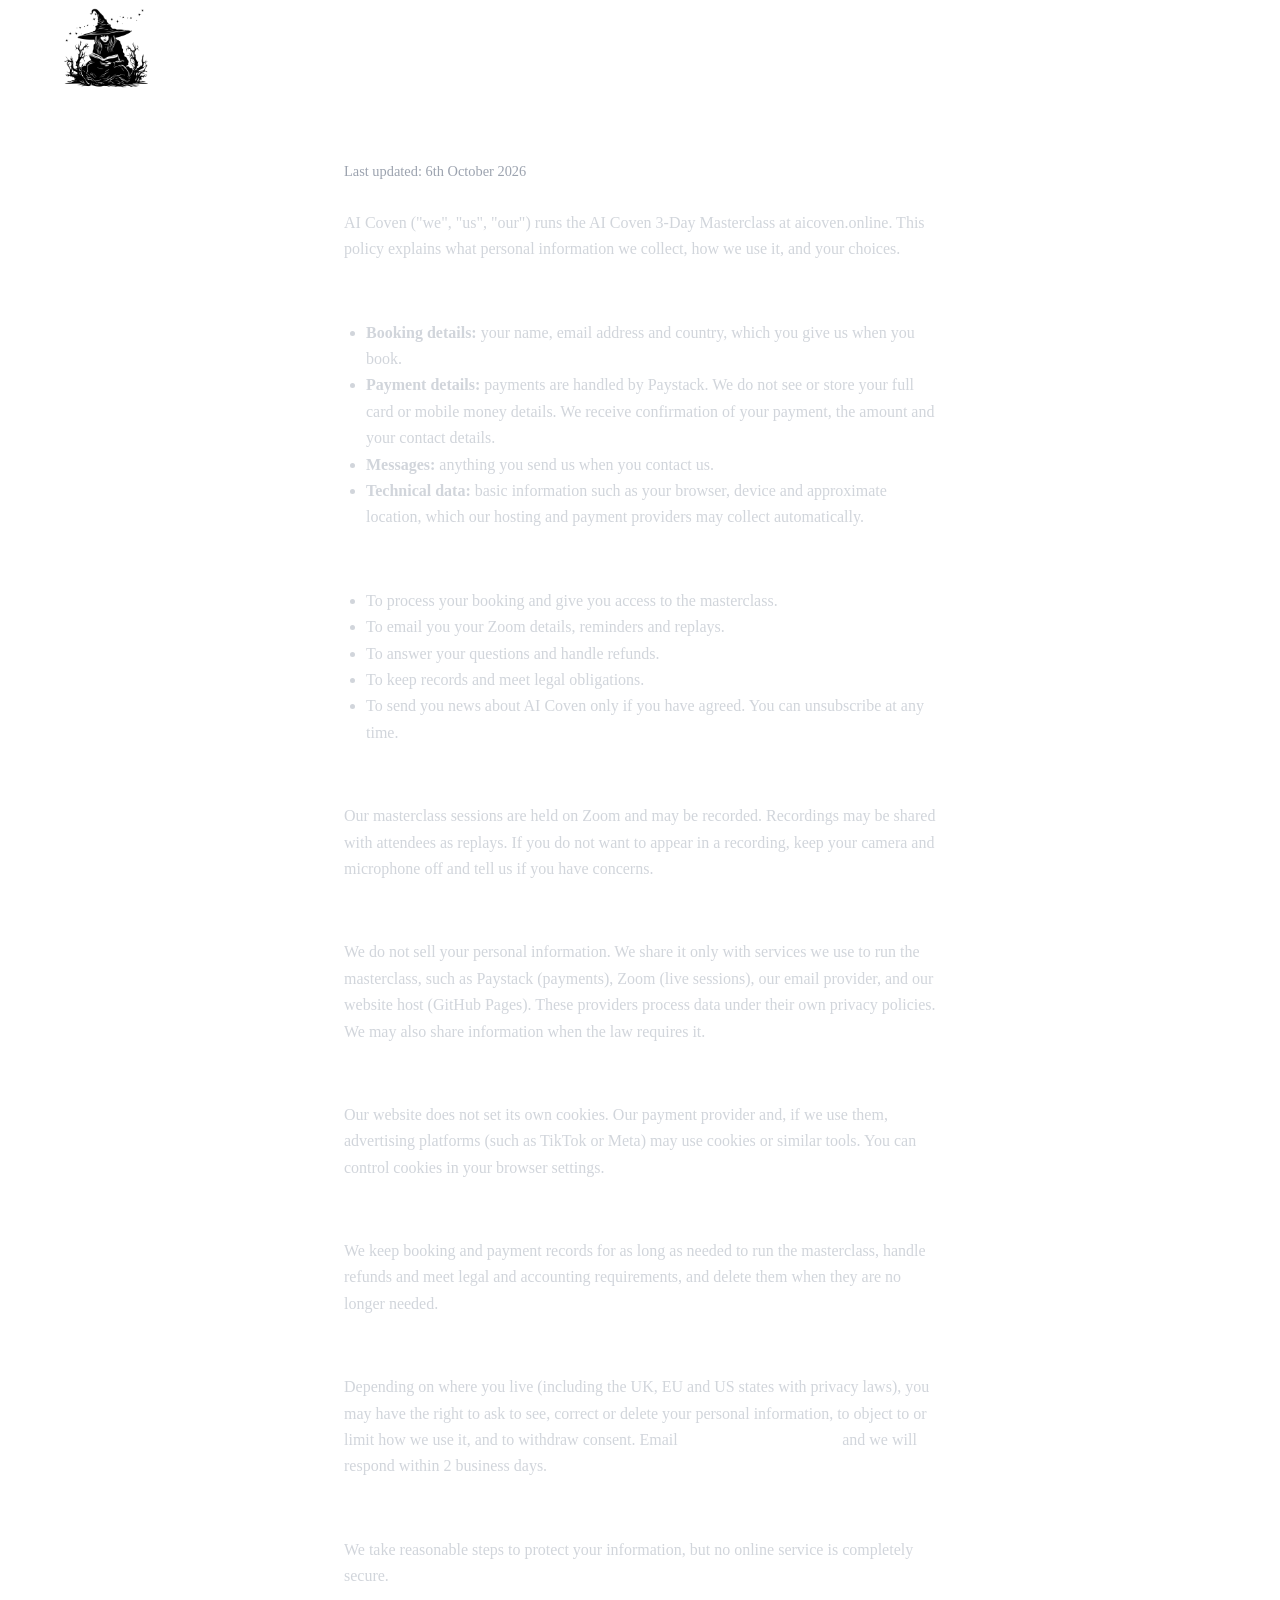
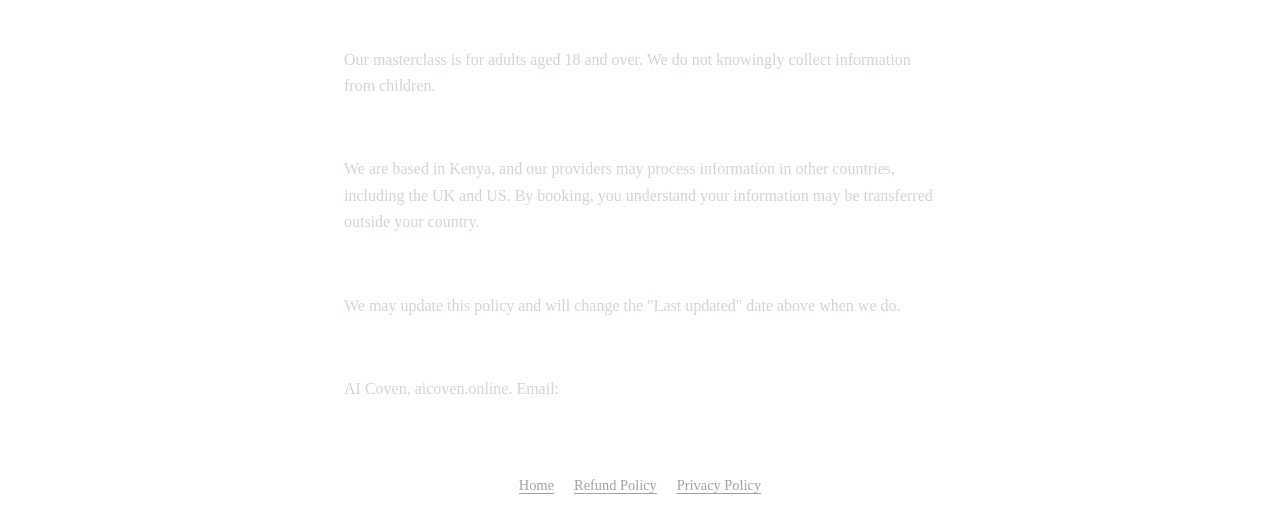
==== privacy.html @ 80fd0b87 "Add files via upload" ====
<!doctype html>
<html lang="en">
<head>
<meta charset="UTF-8" />
<meta name="viewport" content="width=device-width, initial-scale=1.0" />
<title>Privacy Policy | AI Coven</title>
<link rel="shortcut icon" href="./assets/logo/logo.png" type="image/x-icon" />
<link rel="stylesheet" href="css/index.css" />
<style>
  body{ color:#fff; min-height:100vh; display:flex; flex-direction:column; margin:0; }
  .top{ position:relative; display:flex; align-items:center; height:100px; padding:0 5%; }
  .top img{ width:84px; height:84px; object-fit:contain; position:relative; z-index:2; }
  .top .brand{ position:absolute; left:50%; top:50%; transform:translate(-50%,-50%);
    font-size:1.2rem; font-weight:700; text-transform:uppercase; letter-spacing:4px; }
  main{ flex:1; width:100%; max-width:720px; margin:0 auto; padding:10px 5% 40px; box-sizing:border-box; }
  h1{ margin:0 0 6px; font-size:clamp(1.7rem,4.5vw,2.4rem); font-weight:700; text-transform:uppercase; line-height:1.15; }
  .updated{ color:#9ca3af; font-size:.9rem; margin:0 0 26px; }
  h2{ font-size:1.15rem; margin:28px 0 8px; }
  p,li{ color:#d1d5db; line-height:1.65; font-size:1rem; }
  p{ margin:0 0 12px; } ul{ padding-left:22px; margin:0 0 12px; }
  a{ color:#fff; text-underline-offset:3px; }
  footer{ text-align:center; padding:22px 5% 30px; color:#9ca3af; font-size:.9rem; border-top:1px solid rgba(255,255,255,.12); }
  footer a{ color:#9ca3af; margin:0 10px; }
  @media (max-width:600px){ .top{height:84px} .top img{width:66px;height:66px} .top .brand{font-size:1rem} }
  @media (prefers-reduced-motion:reduce){ .logo-glow{ animation:none } }
</style>
</head>
<body>
<header class="top">
  <a href="./" aria-label="AI Coven home"><img src="./assets/logo/logo.png" alt="AI Coven logo" class="logo-glow" /></a>
  <span class="brand brand-glow">AI Coven</span>
</header>
<main class="glow-bg">
<h1>Privacy Policy</h1>
<p class="updated">Last updated: 6th October 2026</p>
<p>AI Coven ("we", "us", "our") runs the AI Coven 3-Day Masterclass at aicoven.online. This policy explains what personal information we collect, how we use it, and your choices.</p>
<h2>Information we collect</h2>
<ul>
<li><strong>Booking details:</strong> your name, email address and country, which you give us when you book.</li>
<li><strong>Payment details:</strong> payments are handled by Paystack. We do not see or store your full card or mobile money details. We receive confirmation of your payment, the amount and your contact details.</li>
<li><strong>Messages:</strong> anything you send us when you contact us.</li>
<li><strong>Technical data:</strong> basic information such as your browser, device and approximate location, which our hosting and payment providers may collect automatically.</li>
</ul>
<h2>How we use your information</h2>
<ul>
<li>To process your booking and give you access to the masterclass.</li>
<li>To email you your Zoom details, reminders and replays.</li>
<li>To answer your questions and handle refunds.</li>
<li>To keep records and meet legal obligations.</li>
<li>To send you news about AI Coven only if you have agreed. You can unsubscribe at any time.</li>
</ul>
<h2>Live sessions and recordings</h2>
<p>Our masterclass sessions are held on Zoom and may be recorded. Recordings may be shared with attendees as replays. If you do not want to appear in a recording, keep your camera and microphone off and tell us if you have concerns.</p>
<h2>Who we share information with</h2>
<p>We do not sell your personal information. We share it only with services we use to run the masterclass, such as Paystack (payments), Zoom (live sessions), our email provider, and our website host (GitHub Pages). These providers process data under their own privacy policies. We may also share information when the law requires it.</p>
<h2>Cookies and advertising</h2>
<p>Our website does not set its own cookies. Our payment provider and, if we use them, advertising platforms (such as TikTok or Meta) may use cookies or similar tools. You can control cookies in your browser settings.</p>
<h2>How long we keep information</h2>
<p>We keep booking and payment records for as long as needed to run the masterclass, handle refunds and meet legal and accounting requirements, and delete them when they are no longer needed.</p>
<h2>Your rights</h2>
<p>Depending on where you live (including the UK, EU and US states with privacy laws), you may have the right to ask to see, correct or delete your personal information, to object to or limit how we use it, and to withdraw consent. Email <a href="mailto:support@aicoven.online">support@aicoven.online</a> and we will respond within 2 business days.</p>
<h2>Security</h2>
<p>We take reasonable steps to protect your information, but no online service is completely secure.</p>
<h2>Children</h2>
<p>Our masterclass is for adults aged 18 and over. We do not knowingly collect information from children.</p>
<h2>International transfers</h2>
<p>We are based in Kenya, and our providers may process information in other countries, including the UK and US. By booking, you understand your information may be transferred outside your country.</p>
<h2>Changes to this policy</h2>
<p>We may update this policy and will change the "Last updated" date above when we do.</p>
<h2>Contact</h2>
<p>AI Coven, aicoven.online. Email: <a href="mailto:support@aicoven.online">support@aicoven.online</a></p>
</main>
<footer>
  <a href="masterclass.html">Home</a><a href="refund.html">Refund Policy</a><a href="privacy.html">Privacy Policy</a>
</footer>
</body>
</html>
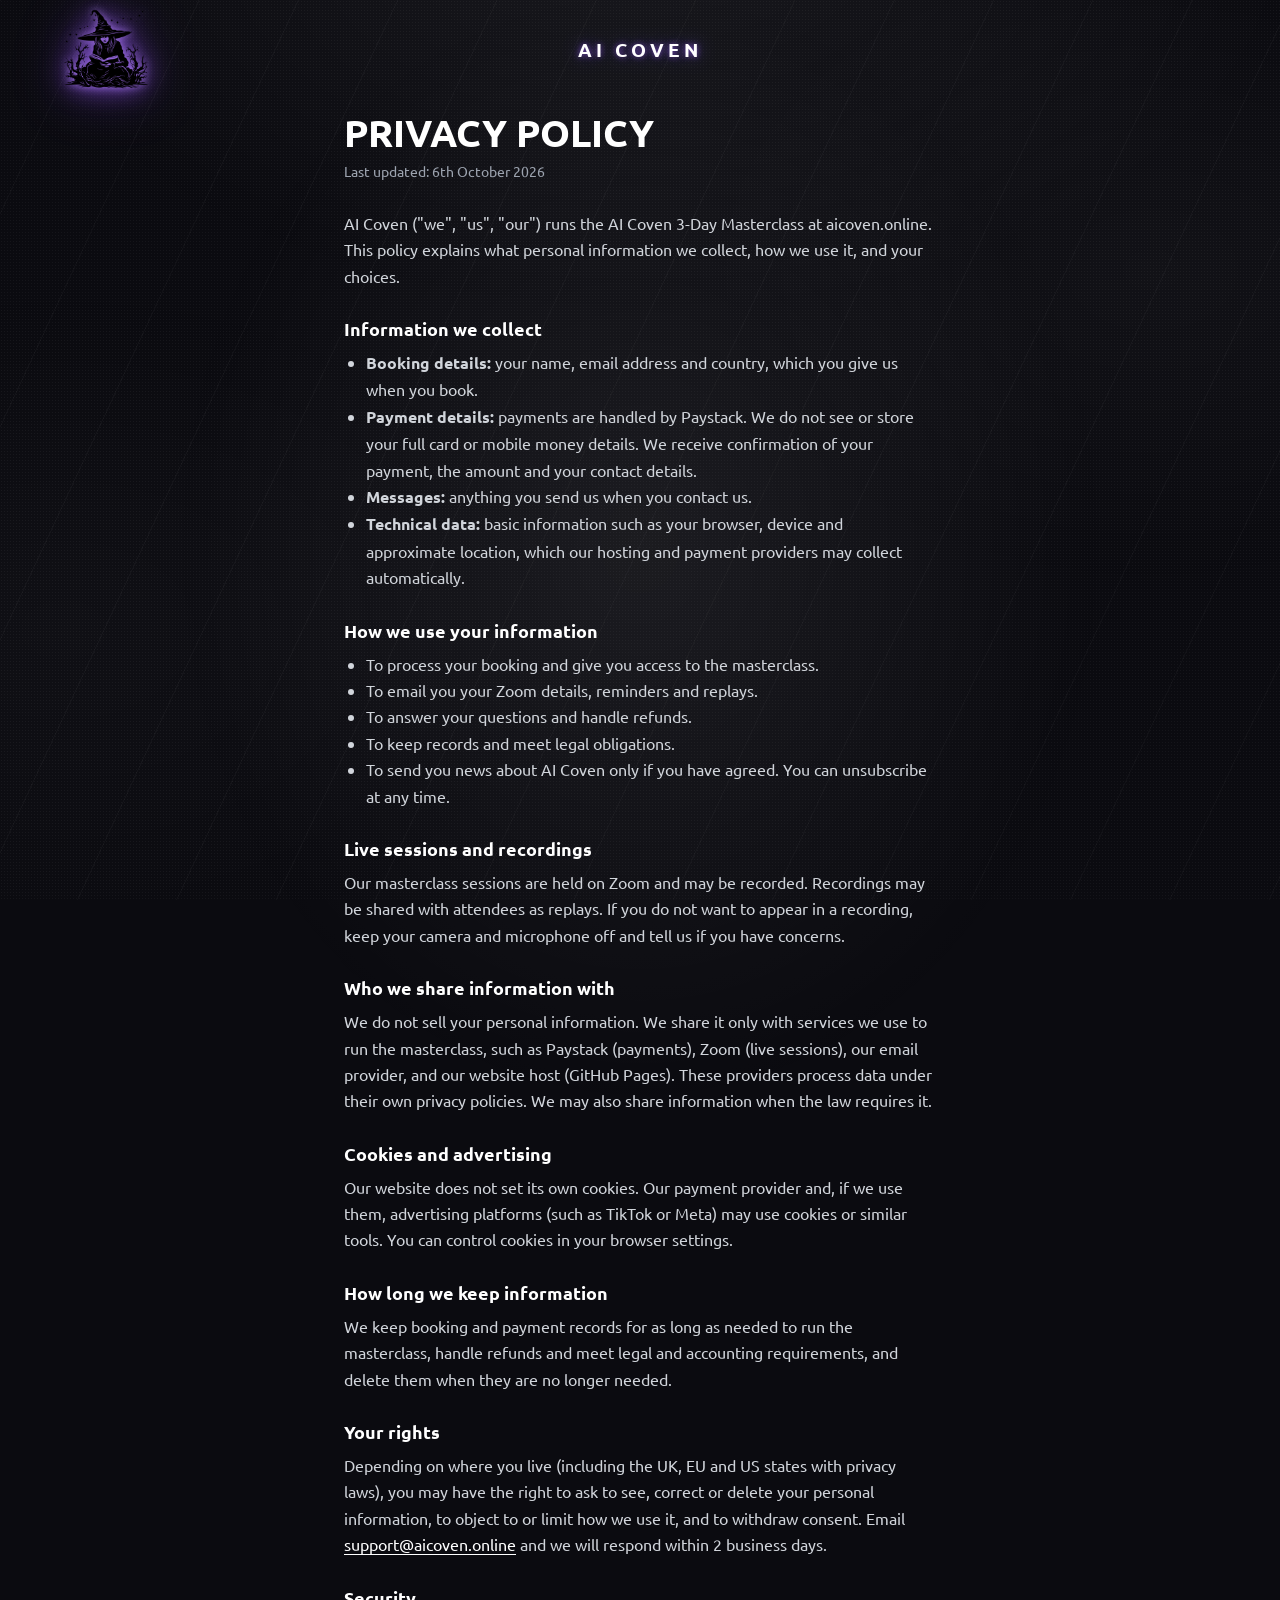
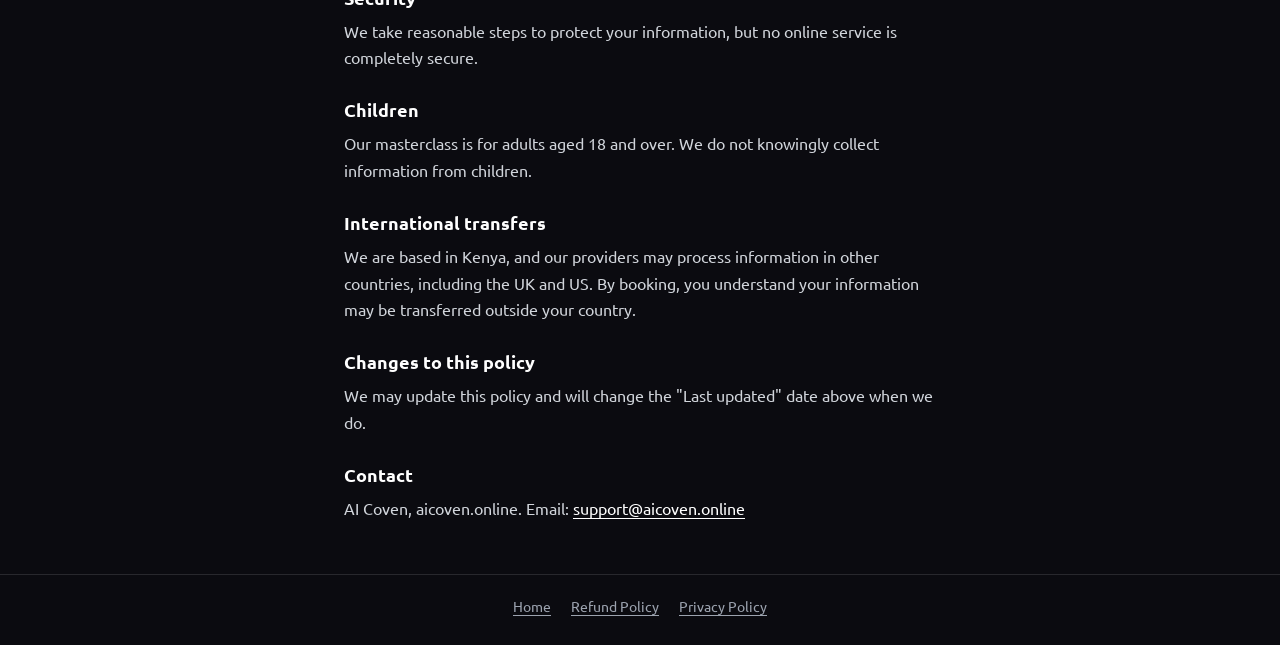
==== commit 9ab4b3b6: "Update footer link to point to index.html" ====
--- a/privacy.html
+++ b/privacy.html
@@ -71,7 +71,7 @@
 <p>AI Coven, aicoven.online. Email: <a href="mailto:support@aicoven.online">support@aicoven.online</a></p>
 </main>
 <footer>
-  <a href="masterclass.html">Home</a><a href="refund.html">Refund Policy</a><a href="privacy.html">Privacy Policy</a>
+  <a href="index.html">Home</a><a href="refund.html">Refund Policy</a><a href="privacy.html">Privacy Policy</a>
 </footer>
 </body>
 </html>
--- a/css/index.css
+++ b/css/index.css
@@ -0,0 +1,559 @@
+@import url('https://fonts.googleapis.com/css2?family=Dancing+Script:wght@400..700&family=Ubuntu:ital,wght@0,300;0,400;0,500;0,700;1,300;1,400;1,500;1,700&display=swap');
+
+:root{
+
+    --bg-color: #08080d;
+
+    --btn-color: #ffffff;/* button color*/
+    --btn-bg: #6d5bff;/* button bg color*/
+
+    --primary-text-color: #ffffff;
+    --header-link-hover: #ffffff;
+    --input-hover-bd-color: #6d5bff;
+}
+
+
+html {
+    scroll-behavior: smooth;
+    font-family: "Ubuntu", sans-serif;
+}
+
+/* ---------------- Ambient background lighting & texture ---------------- */
+/* Keeps the page dark, but replaces the flat black with a subtle lit,
+   textured surface: fine grain + faint diagonal light streaks + a soft
+   glow near the top of the page, all in white/grey so the theme stays
+   monochrome (no purple tint on the base background itself). */
+
+body{
+    position: relative;
+    background-color: #0b0b10;
+}
+
+body::before{
+    content: "";
+    position: fixed;
+    inset: 0;
+    z-index: -2;
+    pointer-events: none;
+    background-image:
+        radial-gradient(rgba(255, 255, 255, 0.045) 1px, transparent 1px),
+        repeating-linear-gradient(115deg, rgba(255, 255, 255, 0.028) 0px, rgba(255, 255, 255, 0.028) 1px, transparent 1px, transparent 90px),
+        radial-gradient(ellipse 1100px 650px at 50% -8%, rgba(255, 255, 255, 0.06), transparent 60%),
+        radial-gradient(ellipse 700px 500px at 90% 30%, rgba(255, 255, 255, 0.03), transparent 65%),
+        radial-gradient(ellipse 800px 550px at 5% 70%, rgba(255, 255, 255, 0.025), transparent 65%);
+    background-size: 3px 3px, auto, auto, auto, auto;
+    background-repeat: repeat, repeat, no-repeat, no-repeat, no-repeat;
+}
+
+/* Soft centred glow, meant to sit behind a section's heading.
+   Add class="glow-bg" to any <section> (it needs no extra markup). */
+.glow-bg{
+    position: relative;
+    isolation: isolate;
+}
+
+.glow-bg::before{
+    content: "";
+    position: absolute;
+    top: -6%;
+    left: 50%;
+    transform: translateX(-50%);
+    width: min(950px, 140%);
+    height: 55%;
+    min-height: 320px;
+    background: radial-gradient(ellipse at center, rgba(255, 255, 255, 0.07), rgba(255, 255, 255, 0) 70%);
+    pointer-events: none;
+    z-index: -1;
+}
+
+/* Faint diagonal light rays confined to a corner, like the footer of the
+   reference screenshots. Add class="ray-corner" to a section/footer. */
+.ray-corner{
+    position: relative;
+    overflow: hidden;
+}
+
+.ray-corner::after{
+    content: "";
+    position: absolute;
+    right: -10%;
+    bottom: -35%;
+    width: 700px;
+    height: 450px;
+    background: repeating-linear-gradient(115deg, rgba(255, 255, 255, 0.05) 0px, rgba(255, 255, 255, 0.05) 1px, transparent 1px, transparent 16px);
+    -webkit-mask-image: radial-gradient(circle at 75% 70%, black, transparent 70%);
+    mask-image: radial-gradient(circle at 75% 70%, black, transparent 70%);
+    pointer-events: none;
+    z-index: 0;
+}
+
+header{
+    color: #ffffff;
+}
+
+
+header > .collapsible-header{
+    display: flex;
+    gap: 1rem;
+    width: 100%;
+    background-color: inherit;
+    place-content: center;
+    overflow: hidden;
+    transition: width 0.3s ease;
+}
+
+.animated-collapse{
+    transition: width 0.3s ease;
+}
+
+
+.header-links {
+    display: flex;
+    align-items: center;
+    min-width: fit-content;
+    border-radius: 5px;
+    padding: 5px 10px;
+    transition: background-color 0.5s, color 0.5s;
+}
+
+
+.header-links:hover {
+    color: #000000;
+    /* background-color: var(--header-link-hover); */
+}
+
+.primary-text-color{
+    color: var(--primary-text-color);
+}
+
+
+.signup-img-section{
+    background-image: url("../assets/images/home/darkbg.png");
+    background-position: center; /* Center the image */
+    background-repeat: no-repeat; /* Do not repeat the image */
+    background-size: cover;
+}
+
+.edge-gradient{
+    background: linear-gradient(83deg, #08080d 0%, #08080d00 20%, #08080d00 80%, #08080d 100%);
+}
+
+.scroller{
+    /* width: max-content;
+    flex-wrap: nowrap; */
+    animation: scroll 40s forwards linear infinite;
+  }
+  
+  .scroller[data-direction="right"] {
+      animation-direction: reverse;
+  }
+  
+  .scroller[data-direction="left"] {
+      animation-direction: forwards;
+  }
+  
+  .scroller[data-direction="left"] {
+      animation-direction: forwards;
+  }
+  
+  .scroller[data-speed="fast"]{
+      animation-duration: 30s;
+  }
+  
+  .scroller[data-speed="slow"]{
+      animation-duration: 80s;
+  }
+
+.opacity-0{
+    opacity: 0 !important;
+}
+
+.opacity-100{
+    opacity: 100 !important;
+}
+
+.btn{
+    padding: 10px 15px;
+    width: max-content;
+    border-radius: 5px;
+    color: var(--btn-color);
+    background-color: var(--btn-bg);
+    justify-content: center;
+    align-items: center;
+    display: flex;
+    cursor: pointer;
+}
+
+.btn:hover{
+
+}
+
+.btn:disabled{
+    cursor: default;
+}
+
+.input{
+    padding: 10px;
+    background-color: transparent;
+    border-radius: 5px;
+    /* outline: none; */
+    min-width: 100px;
+    border: 1px solid #818080;
+    /* transition: border 0.3s; */
+}
+
+.input:active, .input:focus, .input:focus-within{
+    border: 1px solid var(--input-hover-bd-color) !important;
+}
+
+.carousel-container {
+    overflow: hidden;
+    white-space: nowrap;
+    width: 100%;
+    max-width: 800px;
+}
+  
+.carousel {
+    display: inline-block;
+    animation: scroll 10s linear infinite;
+}
+  
+.carousel-img {
+    display: inline-block;
+    margin: 0 20px;
+}
+  
+@keyframes scroll {
+    0% {
+        transform: translateX(0);
+    }
+    100% {
+        transform: translateX(-50%);
+    }
+}
+
+.footer-link{
+    color: #a1a1aa;
+    transition: color 0.3s;
+}
+
+.footer-link:hover{
+    color: #ffffff;
+}
+
+/* Next & previous buttons */
+.prev,
+.next {
+    cursor: pointer;
+    position: absolute;
+    top: 50%;
+    width: auto;
+    padding: 16px;
+    margin-top: -22px;
+    color: white;
+    font-weight: bold;
+    font-size: 18px;
+    transition: 0.6s ease;
+    border-radius: 0 3px 3px 0;
+    user-select: none;
+    z-index: 10;
+}
+
+/* Position the "next button" to the right */
+.next {
+    right: 0px;
+    border-radius: 3px 0 0 3px;
+}
+
+/* On hover, add a black background color with a little bit see-through */
+.prev:hover,
+.next:hover {
+    background-color: rgba(0, 0, 0, 0.8);
+}
+
+
+
+/* ---------------- Video showcase grid (Instagram explore style) ---------------- */
+/* Manually placed (not auto-flow) so the tall and wide tiles genuinely
+   interlock like puzzle pieces, instead of auto-placement grouping all
+   the same-shaped tiles together. */
+
+.video-grid{
+    display: grid;
+    grid-template-columns: repeat(3, 1fr);
+    grid-auto-rows: 250px;
+    gap: 10px;
+}
+
+.video-tile{
+    position: relative;
+    overflow: hidden;
+    border-radius: 14px;
+    background-color: rgba(255, 255, 255, 0.03);
+    border: 1px solid rgba(255, 255, 255, 0.08);
+    cursor: pointer;
+}
+
+.video-tile video{
+    display: block;
+    width: 100%;
+    height: 100%;
+}
+
+/* Explicit puzzle placement (desktop): a tall tile on the left with two
+   wide tiles stacked beside it (same combined height, no gap between
+   them), then two more tall tiles underneath. */
+.video-pos-1{ grid-column: 1 / 2; grid-row: 1 / 3; }
+.video-pos-2{ grid-column: 2 / 4; grid-row: 1 / 2; }
+.video-pos-3{ grid-column: 2 / 4; grid-row: 2 / 3; }
+.video-pos-4{ grid-column: 1 / 2; grid-row: 3 / 5; }
+.video-pos-5{ grid-column: 2 / 3; grid-row: 3 / 5; }
+.video-pos-6{ grid-column: 3 / 4; grid-row: 3 / 5; }
+
+.video-overlay{
+    position: absolute;
+    inset: 0;
+    display: flex;
+    align-items: flex-end;
+    justify-content: space-between;
+    padding: 12px;
+    background: linear-gradient(to top, rgba(0, 0, 0, 0.55), rgba(0, 0, 0, 0) 45%);
+}
+
+.video-play-btn,
+.video-mute-btn{
+    width: 38px;
+    height: 38px;
+    min-width: 38px;
+    border-radius: 50%;
+    background-color: rgba(0, 0, 0, 0.5);
+    color: #ffffff;
+    border: 1px solid rgba(255, 255, 255, 0.3);
+    display: flex;
+    align-items: center;
+    justify-content: center;
+    font-size: 16px;
+    backdrop-filter: blur(4px);
+    transition: background-color 0.2s, transform 0.2s;
+}
+
+.video-play-btn:hover,
+.video-mute-btn:hover{
+    background-color: rgba(0, 0, 0, 0.75);
+    transform: scale(1.08);
+}
+
+@media (max-width: 768px){
+    .video-grid{
+        grid-template-columns: repeat(2, 1fr);
+        grid-auto-rows: 190px;
+    }
+
+    .video-pos-1{ grid-column: 1 / 2; grid-row: 1 / 3; }
+    .video-pos-4{ grid-column: 2 / 3; grid-row: 1 / 3; }
+    .video-pos-2{ grid-column: 1 / 3; grid-row: 3 / 4; }
+    .video-pos-5{ grid-column: 1 / 2; grid-row: 4 / 6; }
+    .video-pos-6{ grid-column: 2 / 3; grid-row: 4 / 6; }
+    .video-pos-3{ grid-column: 1 / 3; grid-row: 6 / 7; }
+}
+
+/* ---------------- Article cards (Map Your Journey style) ---------------- */
+
+.article-card{
+    display: flex;
+    flex-direction: column;
+    gap: 14px;
+    padding: 20px;
+    background-color: rgba(255, 255, 255, 0.03);
+    border: 1px solid rgba(255, 255, 255, 0.08);
+    border-radius: 16px;
+    transition: border-color 0.3s, transform 0.3s;
+}
+
+.article-card:hover{
+    border-color: rgba(255, 255, 255, 0.2);
+    transform: translateY(-4px);
+}
+
+.article-card-image{
+    width: 100%;
+    height: 220px;
+    overflow: hidden;
+    border-radius: 10px;
+    background-color: rgba(255, 255, 255, 0.02);
+}
+
+.article-card-image img{
+    width: 100%;
+    height: 100%;
+    object-fit: cover;
+    transition: transform 0.4s;
+}
+
+.article-card:hover .article-card-image img{
+    transform: scale(1.05);
+}
+
+.article-tag{
+    align-self: flex-start;
+    font-size: 12px;
+    padding: 4px 12px;
+    border-radius: 999px;
+    background-color: rgba(109, 91, 255, 0.15);
+    color: #a99bff;
+    border: 1px solid rgba(109, 91, 255, 0.3);
+}
+
+.article-desc{
+    color: #a1a1aa;
+    font-size: 15px;
+    line-height: 1.5;
+}
+
+/* Style for the collapsible content such as faq commonly known as: accordion */
+
+.faq{
+    background-color: rgba(255, 255, 255, 0.03);
+    color: #ffffff;
+    border: 1px solid rgba(255, 255, 255, 0.12);
+    border-radius: 10px;
+    overflow: hidden;
+}
+
+.faq-accordion {
+    background-color: inherit;
+    color: #ffffff;
+    cursor: pointer;
+    padding: 15px 18px;
+    width: 100%;
+    border: none;
+    text-align: left;
+    outline: none;
+    transition: height 0.4s;
+}
+
+.faq .content {
+    padding: 0px 18px;
+    color: #a1a1aa;
+    height: max-content;
+    overflow: hidden;
+    background-color: transparent;
+    text-align: justify;
+    max-height: 0px;
+    transition: max-height 0.4s, padding 0.4s;
+}
+
+.faq-accordion .active,
+.faq-accordion:hover {
+    /* background-color: #2e2c2c; */
+}
+
+/* ---------------- Neon logo / brand glow ---------------- */
+
+.logo-glow{
+    filter:
+        drop-shadow(0 0 4px rgba(180, 130, 255, 0.85))
+        drop-shadow(0 0 12px rgba(155, 92, 255, 0.6))
+        drop-shadow(0 0 26px rgba(120, 60, 220, 0.4));
+    animation: logo-pulse 3.5s ease-in-out infinite;
+}
+
+@keyframes logo-pulse{
+    0%, 100%{
+        filter:
+            drop-shadow(0 0 4px rgba(180, 130, 255, 0.85))
+            drop-shadow(0 0 12px rgba(155, 92, 255, 0.6))
+            drop-shadow(0 0 26px rgba(120, 60, 220, 0.4));
+    }
+    50%{
+        filter:
+            drop-shadow(0 0 6px rgba(180, 130, 255, 1))
+            drop-shadow(0 0 18px rgba(155, 92, 255, 0.8))
+            drop-shadow(0 0 36px rgba(120, 60, 220, 0.55));
+    }
+}
+
+.brand-glow{
+    text-shadow:
+        0 0 6px rgba(155, 92, 255, 0.7),
+        0 0 18px rgba(109, 91, 255, 0.4);
+}
+
+/* ---------------- "Learn more" popup modal ---------------- */
+
+.modal-overlay{
+    position: fixed;
+    inset: 0;
+    z-index: 1000;
+    display: flex;
+    align-items: center;
+    justify-content: center;
+    padding: 20px;
+    background-color: rgba(0, 0, 0, 0.7);
+    backdrop-filter: blur(6px);
+    opacity: 0;
+    pointer-events: none;
+    transition: opacity 0.25s ease;
+}
+
+.modal-overlay.active{
+    opacity: 1;
+    pointer-events: all;
+}
+
+.modal-box{
+    position: relative;
+    width: 100%;
+    max-width: 480px;
+    padding: 36px 30px;
+    border-radius: 16px;
+    background-color: #0d0d14;
+    color: #ffffff;
+    border: 1px solid rgba(155, 92, 255, 0.9);
+    box-shadow:
+        0 0 10px 1px rgba(155, 92, 255, 0.6),
+        0 0 34px 6px rgba(109, 91, 255, 0.35),
+        inset 0 0 22px rgba(109, 91, 255, 0.08);
+    transform: scale(0.94);
+    transition: transform 0.25s ease;
+}
+
+.modal-overlay.active .modal-box{
+    transform: scale(1);
+}
+
+.modal-title{
+    font-size: 22px;
+    font-weight: 600;
+    margin-bottom: 14px;
+    color: #ffffff;
+}
+
+.modal-text{
+    font-size: 15.5px;
+    line-height: 1.7;
+    color: #ffffff;
+}
+
+.modal-close{
+    position: absolute;
+    top: 14px;
+    right: 14px;
+    width: 32px;
+    height: 32px;
+    display: flex;
+    align-items: center;
+    justify-content: center;
+    background: transparent;
+    border: none;
+    color: #ffffff;
+    font-size: 16px;
+    opacity: 0.7;
+    cursor: pointer;
+    transition: opacity 0.2s;
+}
+
+.modal-close:hover{
+    opacity: 1;
+}
+
